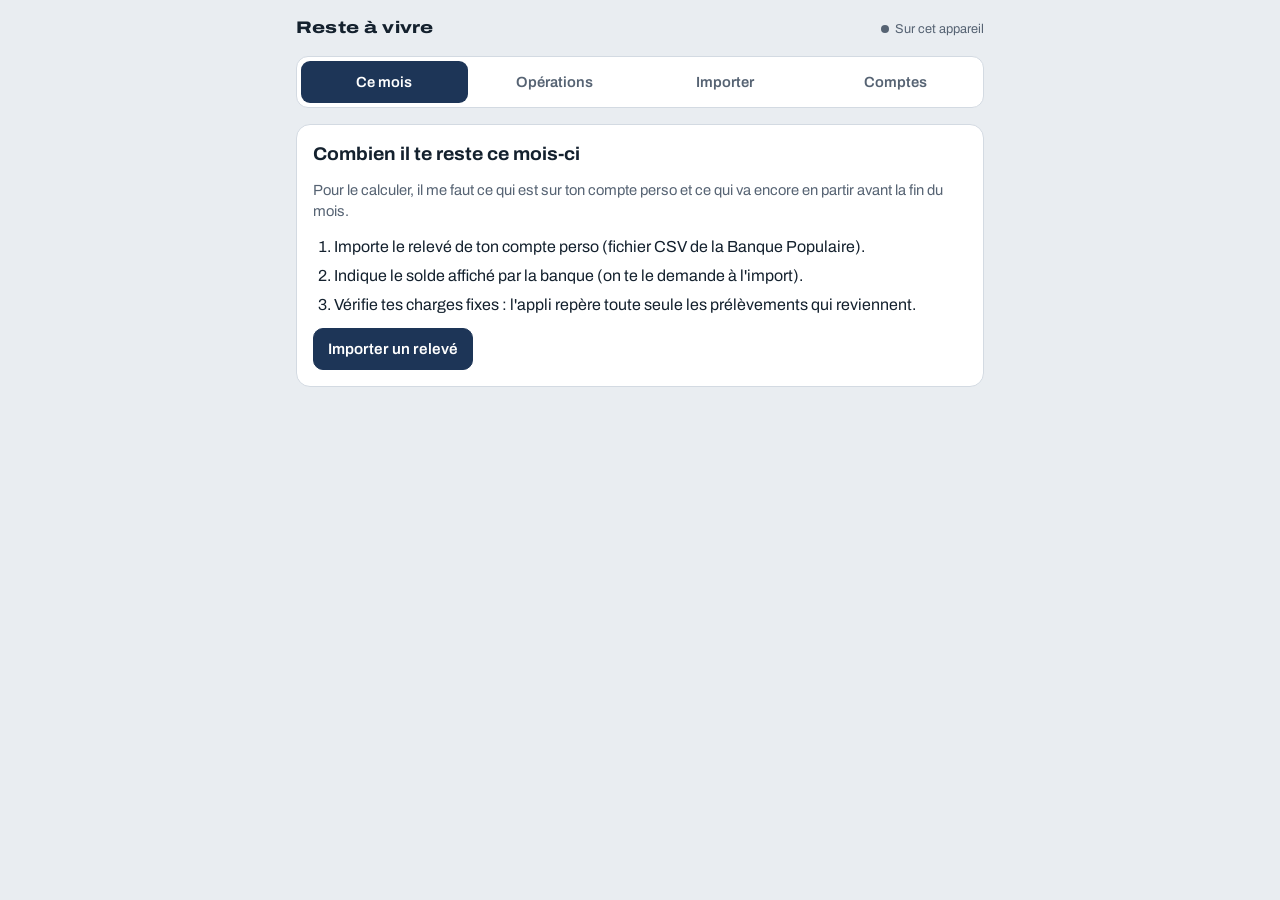
==== budget/index.html @ 0e9dc36e "Reste à vivre : appli budget perso dans budget/ (reste à dépenser du mois, import des relevés Banque" ====
<!doctype html>
<html lang="fr">
<head>
<meta charset="utf-8">
<meta name="viewport" content="width=device-width,initial-scale=1,viewport-fit=cover">
<title>Reste à vivre</title>
<meta name="description" content="Ce qu'il te reste à dépenser ce mois-ci, à partir de tes relevés Banque Populaire.">
<meta name="theme-color" content="#1d3557">
<link rel="manifest" href="manifest.webmanifest">
<link rel="icon" href="icons/icon.svg" type="image/svg+xml">
<link rel="apple-touch-icon" href="icons/apple-touch-icon.png">
<meta name="apple-mobile-web-app-capable" content="yes">
<meta name="mobile-web-app-capable" content="yes">
<meta name="apple-mobile-web-app-title" content="Reste à vivre">
<link rel="preconnect" href="https://fonts.googleapis.com">
<link rel="stylesheet" href="https://fonts.googleapis.com/css2?family=Archivo:wdth,wght@62..125,400..800&display=swap">
<link rel="stylesheet" href="style.css">
<script type="module" src="app.js"></script>
</head>
<body>
<div class="wrap">
  <header class="top">
    <h1 class="brand">Reste à vivre</h1>
    <button type="button" class="sync" id="syncChip" data-s="local"><span class="dot"></span><span id="syncText">Sur cet appareil</span></button>
  </header>

  <nav class="tabs" aria-label="Sections">
    <button type="button" data-tab="mois" aria-current="page">Ce mois</button>
    <button type="button" data-tab="ops">Opérations</button>
    <button type="button" data-tab="import">Importer</button>
    <button type="button" data-tab="comptes">Comptes</button>
  </nav>

  <div id="updateBar" class="note" hidden>Nouvelle version prête. <button class="linkbtn" id="btnReload" type="button">Recharger</button></div>

  <!-- CE MOIS -->
  <main id="tab-mois" class="tab"></main>

  <!-- OPÉRATIONS -->
  <section id="tab-ops" class="tab" hidden>
    <div class="row between">
      <div class="monthnav">
        <button class="btn icon" id="mPrev" type="button" aria-label="Mois précédent">‹</button>
        <h2 id="mLabel"></h2>
        <button class="btn icon" id="mNext" type="button" aria-label="Mois suivant">›</button>
      </div>
      <button class="btn primary" id="btnAddTx" type="button">Ajouter une dépense</button>
    </div>
    <div class="filters">
      <select id="fAcc" aria-label="Compte"></select>
      <select id="fCat" aria-label="Catégorie"></select>
      <input type="search" id="fSearch" placeholder="Chercher un libellé" aria-label="Chercher">
    </div>
    <p class="totals" id="opsTotals"></p>
    <div id="opsList" class="ops"></div>
  </section>

  <!-- IMPORT -->
  <section id="tab-import" class="tab" hidden>
    <div class="card stack">
      <h2>Importer un relevé</h2>
      <p class="muted">Sur le site ou l'appli Banque Populaire, ouvre le compte puis exporte les opérations en <b>CSV</b> (ou OFX). Tu peux réimporter une période déjà importée : les opérations en double sont ignorées, et celles que tu avais ajoutées à la main sont remplacées par celles de la banque.</p>
      <div class="grid2">
        <div class="field"><label for="iAcc">Compte</label><select id="iAcc"></select></div>
        <div class="field"><label for="iFile">Fichier</label><input type="file" id="iFile" accept=".csv,.ofx,.txt,text/csv"></div>
      </div>
      <p class="status err" id="iErr" hidden></p>
    </div>
    <div class="card stack" id="iPreview" hidden></div>
    <div id="iSuggest"></div>
  </section>

  <!-- COMPTES -->
  <section id="tab-comptes" class="tab" hidden>
    <div class="card stack">
      <div class="row between"><h2>Mes comptes</h2><button class="btn" id="btnAddAcc" type="button">Ajouter un compte</button></div>
      <p class="muted">Le solde des comptes courants se met à jour avec les imports. Pour les livrets, l'assurance vie et le prêt, mets le solde à jour de temps en temps.</p>
      <div id="accList" class="acclist"></div>
    </div>
    <div class="card stack">
      <div class="row between"><h2>Charges fixes</h2><button class="btn" id="btnAddCharge" type="button">Ajouter</button></div>
      <p class="muted">Ce qui part tous les mois (prêt, part du compte joint, téléphone…). Tant qu'une charge n'est pas passée sur le compte, elle est retirée de ce qu'il te reste.</p>
      <div id="chargeSuggest"></div>
      <div id="chargeList" class="stack tight"></div>
    </div>
    <div class="card stack">
      <h2>Réglages</h2>
      <div class="grid2">
        <div class="field"><label for="sCushion">Coussin à garder sur le compte (€)</label><input id="sCushion" type="text" inputmode="decimal"></div>
        <div class="field"><label for="sBig">Me signaler une dépense à partir de (€)</label><input id="sBig" type="text" inputmode="decimal"></div>
      </div>
      <div class="block stack">
        <h3>Synchronisation Dropbox</h3>
        <p class="muted" id="dbxText"></p>
        <div class="row" id="dbxConnect" hidden>
          <button class="btn" id="btnDbxOpen" type="button">1. Ouvrir Dropbox</button>
          <input id="dbxCode" type="text" placeholder="2. Colle le code ici" aria-label="Code Dropbox" class="grow">
          <button class="btn primary" id="btnDbxOk" type="button">Valider</button>
        </div>
        <p class="status small" id="dbxErr"></p>
      </div>
      <div class="block row">
        <button class="btn" id="btnBackup" type="button">Télécharger une sauvegarde</button>
        <a class="btn ghost" href="../">Ouvrir Frais de régie</a>
      </div>
    </div>
  </section>
</div>

<dialog id="dlg"><form method="dialog" id="dlgForm" class="stack"></form></dialog>
</body>
</html>
---- budget/style.css ----
:root{
  --bg:#e9edf1; --surface:#ffffff; --ink:#14212e; --muted:#566373; --line:#d3dae2;
  --accent:#1d3557; --accent-fg:#ffffff; --accent-soft:#dde6f2;
  --go:#24884f; --mid:#c98c00; --hot:#c8412a; --off:#d0d7df;
  --f:"Archivo",system-ui,-apple-system,sans-serif;
  color-scheme:light;
}
@media (prefers-color-scheme:dark){:root{
  --bg:#0d1319; --surface:#151d26; --ink:#e3e9ef; --muted:#93a1b0; --line:#26323e;
  --accent:#9cbcf0; --accent-fg:#0d1726; --accent-soft:#1b2a3d;
  --go:#4cc97f; --mid:#f0b93a; --hot:#ff7a5c; --off:#24303c; color-scheme:dark}}
*{box-sizing:border-box}
[hidden]{display:none!important}
html{-webkit-text-size-adjust:100%}
body{margin:0;background:var(--bg);color:var(--ink);font-family:var(--f);font-size:16px;line-height:1.45;font-variant-numeric:tabular-nums}
.wrap{max-width:720px;margin:0 auto;display:flex;flex-direction:column;gap:16px;
  padding-top:calc(16px + env(safe-area-inset-top,0px));padding-bottom:calc(96px + env(safe-area-inset-bottom,0px));
  padding-left:max(16px,env(safe-area-inset-left,0px));padding-right:max(16px,env(safe-area-inset-right,0px))}
h1,h2,h3{margin:0;font-weight:700;text-wrap:balance}
h2{font-size:1.15rem;font-stretch:105%}
h3{font-size:1rem}
.muted{color:var(--muted);margin:0;font-size:.92rem}
.top{display:flex;align-items:baseline;justify-content:space-between;gap:12px;flex-wrap:wrap}
.brand{font-size:1.05rem;font-stretch:125%;font-weight:800;letter-spacing:.01em}

/* navigation : en haut sur ordi, en bas sur téléphone */
.tabs{display:flex;gap:4px;background:var(--surface);border:1px solid var(--line);border-radius:12px;padding:4px}
.tabs button{flex:1;font:inherit;font-weight:600;font-size:.92rem;border:0;background:none;color:var(--muted);padding:9px 6px;border-radius:9px;cursor:pointer;min-height:42px}
.tabs button[aria-current="page"]{background:var(--accent);color:var(--accent-fg)}
@media (max-width:620px){
  .tabs{position:fixed;left:0;right:0;bottom:0;z-index:30;border-radius:0;border-width:1px 0 0;
    padding:6px max(8px,env(safe-area-inset-left,0px)) calc(6px + env(safe-area-inset-bottom,0px))}
}

.tab{display:flex;flex-direction:column;gap:16px}
.card{background:var(--surface);border:1px solid var(--line);border-radius:14px;padding:16px}
.stack{display:flex;flex-direction:column;gap:12px}
.stack.tight{gap:6px}
.row{display:flex;flex-wrap:wrap;gap:8px;align-items:center}
.row.between{justify-content:space-between}
.grow{flex:1;min-width:140px}
.grid2{display:grid;grid-template-columns:1fr 1fr;gap:12px}
@media (max-width:520px){.grid2{grid-template-columns:1fr}}
.block{border-top:1px solid var(--line);padding-top:14px}
.btn{font:inherit;font-weight:600;font-size:.95rem;border-radius:10px;border:1px solid var(--line);background:var(--surface);color:var(--ink);padding:9px 14px;min-height:42px;cursor:pointer;display:inline-flex;align-items:center;justify-content:center;text-decoration:none}
.btn:hover{border-color:var(--accent)}
.btn.primary{background:var(--accent);border-color:var(--accent);color:var(--accent-fg)}
.btn.ghost{background:transparent}
.btn.danger{color:var(--hot)}
.btn.icon{width:42px;padding:0;font-size:1.3rem}
.btn:disabled{opacity:.5;cursor:default}
.linkbtn{font:inherit;background:none;border:0;padding:2px 0;color:var(--accent);text-decoration:underline;cursor:pointer}
:is(.btn,.linkbtn,.tabs button,.sync,.op,select,input):focus-visible{outline:2px solid var(--accent);outline-offset:2px}
.field{display:flex;flex-direction:column;gap:4px;min-width:0}
.field label{font-size:.84rem;color:var(--muted);font-weight:500}
input,select{font:inherit;font-size:16px;color:var(--ink);background:var(--bg);border:1px solid var(--line);border-radius:9px;padding:8px 10px;min-height:42px;width:100%}
input[type=checkbox],input[type=radio]{width:auto;min-height:0;accent-color:var(--accent)}
.check{display:flex;gap:8px;align-items:center;font-size:.92rem}
.status{margin:0;font-size:.9rem;color:var(--muted)}
.status.small{font-size:.8rem}
.status.err{color:var(--hot)}
.note{background:var(--accent-soft);color:var(--accent);border-radius:10px;padding:10px 12px;font-size:.92rem}
.money{white-space:nowrap}
.pos{color:var(--go)}

.sync{display:inline-flex;align-items:center;gap:6px;font:inherit;font-size:.8rem;color:var(--muted);background:none;border:0;padding:2px 0;cursor:pointer}
.sync .dot{width:8px;height:8px;border-radius:50%;background:var(--muted)}
.sync[data-s="ok"] .dot{background:var(--go)}
.sync[data-s="sync"] .dot{background:var(--accent);animation:pulse 1s infinite alternate}
.sync[data-s="offline"] .dot,.sync[data-s="full"] .dot{background:var(--mid)}
@keyframes pulse{to{opacity:.3}}

/* ---------- le chiffre ---------- */
.hero{display:flex;flex-direction:column;gap:14px;padding:22px 18px 18px}
.hero .lead{margin:0;font-size:1rem;color:var(--muted)}
.hero .big{margin:0;font-size:clamp(3.4rem,17vw,6rem);line-height:.95;font-weight:800;font-stretch:115%;letter-spacing:-.02em}
.hero .big.neg{color:var(--hot)}
.hero .perday{margin:0;font-size:1.05rem}
.meter{display:flex;gap:3px;height:26px}
.meter i{flex:1;border-radius:2px;background:var(--off)}
.meter i.go{background:var(--go)}
.meter i.mid{background:var(--mid)}
.meter i.cush{background:var(--muted);opacity:.55}
.meter i.hot{background:var(--hot)}
@media (prefers-reduced-motion:no-preference){
  .meter.on i{animation:lit .5s both;animation-delay:calc(var(--n) * 18ms)}
  @keyframes lit{from{opacity:.15}}
}
.legend{display:flex;flex-wrap:wrap;gap:6px 16px;font-size:.88rem;color:var(--muted)}
.legend span::before{content:"";display:inline-block;width:10px;height:10px;border-radius:2px;margin-right:6px;vertical-align:-1px;background:var(--c)}
.calc{display:grid;grid-template-columns:1fr auto;gap:4px 12px;font-size:.95rem;margin:0}
.calc dt{color:var(--muted)}
.calc dd{margin:0;text-align:right}
.calc .tot{border-top:1px solid var(--line);padding-top:6px;font-weight:700}
.calc .tot + dd{border-top:1px solid var(--line);padding-top:6px;font-weight:700}

.lines{display:flex;flex-direction:column}
.line{display:grid;grid-template-columns:1fr auto;gap:2px 12px;padding:9px 0;border-top:1px solid var(--line);align-items:baseline}
.line:first-child{border-top:0}
.line .sub{grid-column:1/-1;font-size:.84rem;color:var(--muted)}
.line.warn .money{color:var(--hot);font-weight:700}
.bar{grid-column:1/-1;height:6px;border-radius:3px;background:var(--off);position:relative;overflow:visible}
.bar b{position:absolute;inset:0 auto 0 0;border-radius:3px;background:var(--accent)}
.line.warn .bar b{background:var(--hot)}
.bar s{position:absolute;top:-3px;bottom:-3px;width:2px;background:var(--ink);opacity:.55}

.months{display:grid;grid-template-columns:repeat(6,1fr);gap:8px;align-items:end;height:130px}
.mcol{display:flex;flex-direction:column;justify-content:flex-end;align-items:stretch;height:100%;gap:4px;font-size:.75rem;color:var(--muted);text-align:center}
.mcol .stackbar{display:flex;flex-direction:column-reverse;border-radius:4px;overflow:hidden;min-height:2px;background:var(--off)}
.mcol .stackbar span{display:block}
.mcol .v{font-size:.75rem;color:var(--ink)}

/* ---------- opérations ---------- */
.monthnav{display:flex;align-items:center;gap:8px}
.monthnav h2{min-width:150px;text-align:center;text-transform:capitalize}
.filters{display:grid;grid-template-columns:1fr 1fr 1.4fr;gap:8px}
@media (max-width:620px){.filters{grid-template-columns:1fr 1fr}.filters input{grid-column:1/-1}}
.totals{margin:0;font-size:.9rem;color:var(--muted)}
.ops{display:flex;flex-direction:column;gap:14px}
.day h3{font-size:.85rem;color:var(--muted);font-weight:600;margin:0 0 4px}
.day h3::first-letter{text-transform:uppercase}
.day .card{padding:0 14px}
.op{display:grid;grid-template-columns:1fr auto;gap:0 12px;width:100%;text-align:left;font:inherit;color:inherit;background:none;border:0;border-top:1px solid var(--line);padding:10px 0;cursor:pointer}
.op:first-child{border-top:0}
.op .lab{font-weight:600;min-width:0;overflow:hidden;text-overflow:ellipsis;white-space:nowrap}
.op .cat{font-size:.82rem;color:var(--muted)}
.op .money{text-align:right;font-weight:600}
.op.ignored .money{color:var(--muted);font-weight:400}
.tag{font-size:.72rem;font-weight:600;border-radius:999px;padding:1px 7px;background:var(--accent-soft);color:var(--accent);margin-left:6px;vertical-align:1px}

/* ---------- comptes ---------- */
.acclist{display:flex;flex-direction:column}
.acc{display:grid;grid-template-columns:1fr auto;gap:2px 12px;padding:10px 0;border-top:1px solid var(--line);cursor:pointer;background:none;border-left:0;border-right:0;border-bottom:0;text-align:left;font:inherit;color:inherit;width:100%}
.acc:first-child{border-top:0}
.acc .n{font-weight:600}
.acc .k{font-size:.82rem;color:var(--muted)}
.acc .money{font-weight:700;text-align:right}
.sug{border:1px dashed var(--accent);border-radius:12px;padding:12px;display:flex;flex-direction:column;gap:8px;background:var(--accent-soft)}
.sug .line{border-color:color-mix(in srgb,var(--accent) 25%,transparent)}
.sug .acts{display:flex;gap:6px;grid-column:1/-1}
.sug .btn{min-height:34px;padding:4px 10px;font-size:.85rem}

table.prev{width:100%;border-collapse:collapse;font-size:.88rem}
table.prev td{padding:5px 4px;border-top:1px solid var(--line);vertical-align:top}
table.prev td:last-child{text-align:right;white-space:nowrap}

dialog{border:1px solid var(--line);border-radius:16px;background:var(--surface);color:var(--ink);padding:18px;width:min(520px,calc(100vw - 24px));max-height:calc(100dvh - 24px)}
dialog::backdrop{background:rgba(5,12,20,.45)}
.empty{color:var(--muted);text-align:center;padding:24px 12px;border:1px dashed var(--line);border-radius:12px}
.steps{margin:0;padding-left:1.3em;display:flex;flex-direction:column;gap:6px}
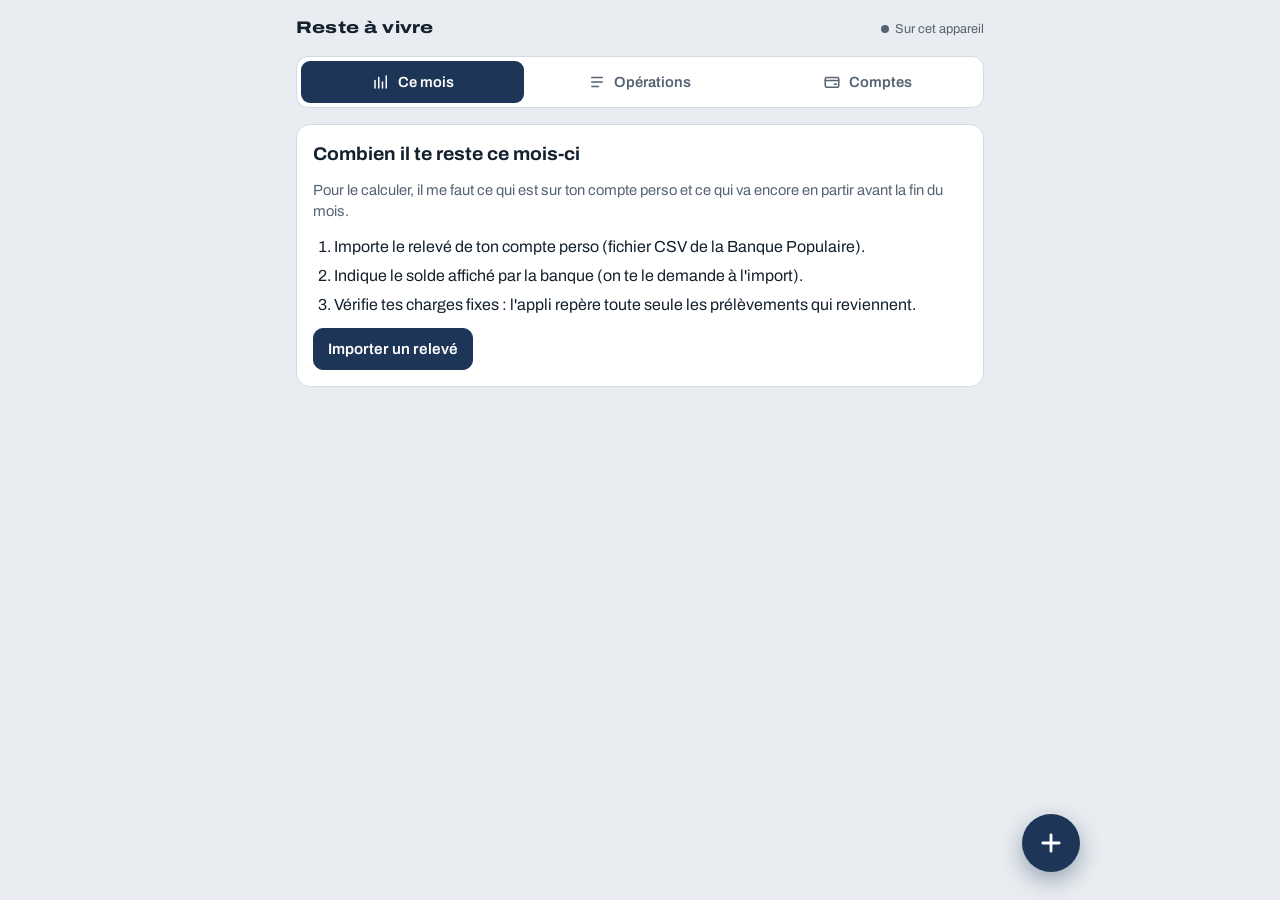
==== commit 48355ab2: "Reste à vivre : interface revue (noms lisibles, pastilles de catégorie, 3 onglets et bouton +, fiche" ====
--- a/budget/index.html
+++ b/budget/index.html
@@ -25,11 +25,12 @@
   </header>
 
   <nav class="tabs" aria-label="Sections">
-    <button type="button" data-tab="mois" aria-current="page">Ce mois</button>
-    <button type="button" data-tab="ops">Opérations</button>
-    <button type="button" data-tab="import">Importer</button>
-    <button type="button" data-tab="comptes">Comptes</button>
+    <button type="button" data-tab="mois" aria-current="page"><svg viewBox="0 0 24 24" aria-hidden="true"><path d="M4 20V10M9 20V6M14 20v-8M19 20V4"/></svg>Ce mois</button>
+    <button type="button" data-tab="ops"><svg viewBox="0 0 24 24" aria-hidden="true"><path d="M5 6h14M5 12h14M5 18h9"/></svg>Opérations</button>
+    <button type="button" data-tab="comptes"><svg viewBox="0 0 24 24" aria-hidden="true"><rect x="3" y="6" width="18" height="13" rx="2"/><path d="M3 10h18M15 15h3"/></svg>Comptes</button>
   </nav>
+
+  <button type="button" class="fab" id="fab" aria-label="Ajouter une dépense ou importer un relevé"><svg viewBox="0 0 24 24" aria-hidden="true"><path d="M12 5v14M5 12h14"/></svg></button>
 
   <div id="updateBar" class="note" hidden>Nouvelle version prête. <button class="linkbtn" id="btnReload" type="button">Recharger</button></div>
 
@@ -44,7 +45,6 @@
         <h2 id="mLabel"></h2>
         <button class="btn icon" id="mNext" type="button" aria-label="Mois suivant">›</button>
       </div>
-      <button class="btn primary" id="btnAddTx" type="button">Ajouter une dépense</button>
     </div>
     <div class="filters">
       <select id="fAcc" aria-label="Compte"></select>
@@ -57,9 +57,10 @@
 
   <!-- IMPORT -->
   <section id="tab-import" class="tab" hidden>
+    <div class="row"><button class="btn ghost" type="button" data-go="ops">‹ Retour</button></div>
     <div class="card stack">
       <h2>Importer un relevé</h2>
-      <p class="muted">Sur le site ou l'appli Banque Populaire, ouvre le compte puis exporte les opérations en <b>CSV</b> (ou OFX). Tu peux réimporter une période déjà importée : les opérations en double sont ignorées, et celles que tu avais ajoutées à la main sont remplacées par celles de la banque.</p>
+      <p class="muted">Sur le site ou l'appli Banque Populaire, ouvre le compte ou le livret puis exporte les opérations en <b>CSV</b> (ou OFX). Tu peux réimporter une période déjà importée : les opérations en double sont ignorées, et celles que tu avais ajoutées à la main sont remplacées par celles de la banque.</p>
       <div class="grid2">
         <div class="field"><label for="iAcc">Compte</label><select id="iAcc"></select></div>
         <div class="field"><label for="iFile">Fichier</label><input type="file" id="iFile" accept=".csv,.ofx,.txt,text/csv"></div>
@@ -74,17 +75,17 @@
   <section id="tab-comptes" class="tab" hidden>
     <div class="card stack">
       <div class="row between"><h2>Mes comptes</h2><button class="btn" id="btnAddAcc" type="button">Ajouter un compte</button></div>
-      <p class="muted">Le solde des comptes courants se met à jour avec les imports. Pour les livrets, l'assurance vie et le prêt, mets le solde à jour de temps en temps.</p>
+      <p class="muted">Le solde des comptes et des livrets se met à jour avec les imports. Pour le prêt, mets le capital restant à jour de temps en temps.</p>
       <div id="accList" class="acclist"></div>
     </div>
     <div class="card stack">
       <div class="row between"><h2>Charges fixes</h2><button class="btn" id="btnAddCharge" type="button">Ajouter</button></div>
       <p class="muted">Ce qui part tous les mois (prêt, part du compte joint, téléphone…). Tant qu'une charge n'est pas passée sur le compte, elle est retirée de ce qu'il te reste.</p>
+      <div id="chargeList" class="stack tight"></div>
       <div id="chargeSuggest"></div>
-      <div id="chargeList" class="stack tight"></div>
     </div>
-    <div class="card stack">
-      <h2>Réglages</h2>
+    <details class="card stack fold">
+      <summary><h2>Réglages et synchronisation</h2></summary>
       <div class="grid2">
         <div class="field"><label for="sCushion">Coussin à garder sur le compte (€)</label><input id="sCushion" type="text" inputmode="decimal"></div>
         <div class="field"><label for="sBig">Me signaler une dépense à partir de (€)</label><input id="sBig" type="text" inputmode="decimal"></div>
@@ -103,7 +104,7 @@
         <button class="btn" id="btnBackup" type="button">Télécharger une sauvegarde</button>
         <a class="btn ghost" href="../">Ouvrir Frais de régie</a>
       </div>
-    </div>
+    </details>
   </section>
 </div>
 
--- a/budget/style.css
+++ b/budget/style.css
@@ -14,7 +14,7 @@
 html{-webkit-text-size-adjust:100%}
 body{margin:0;background:var(--bg);color:var(--ink);font-family:var(--f);font-size:16px;line-height:1.45;font-variant-numeric:tabular-nums}
 .wrap{max-width:720px;margin:0 auto;display:flex;flex-direction:column;gap:16px;
-  padding-top:calc(16px + env(safe-area-inset-top,0px));padding-bottom:calc(96px + env(safe-area-inset-bottom,0px));
+  padding-top:calc(16px + env(safe-area-inset-top,0px));padding-bottom:calc(150px + env(safe-area-inset-bottom,0px));
   padding-left:max(16px,env(safe-area-inset-left,0px));padding-right:max(16px,env(safe-area-inset-right,0px))}
 h1,h2,h3{margin:0;font-weight:700;text-wrap:balance}
 h2{font-size:1.15rem;font-stretch:105%}
@@ -62,6 +62,7 @@
 .note{background:var(--accent-soft);color:var(--accent);border-radius:10px;padding:10px 12px;font-size:.92rem}
 .money{white-space:nowrap}
 .pos{color:var(--go)}
+.money.due{color:var(--mid);font-weight:700}
 
 .sync{display:inline-flex;align-items:center;gap:6px;font:inherit;font-size:.8rem;color:var(--muted);background:none;border:0;padding:2px 0;cursor:pointer}
 .sync .dot{width:8px;height:8px;border-radius:50%;background:var(--muted)}
@@ -97,6 +98,10 @@
 .lines{display:flex;flex-direction:column}
 .line{display:grid;grid-template-columns:1fr auto;gap:2px 12px;padding:9px 0;border-top:1px solid var(--line);align-items:baseline}
 .line:first-child{border-top:0}
+button.line{width:100%;font:inherit;color:inherit;text-align:left;background:none;border-width:1px 0 0;border-style:solid;border-color:var(--line);cursor:pointer;margin:0}
+button.line:first-child{border-top:0}
+@media (hover:hover){button.line:hover span:first-child{text-decoration:underline}}
+button.line:focus-visible{outline:2px solid var(--accent);outline-offset:2px}
 .line .sub{grid-column:1/-1;font-size:.84rem;color:var(--muted)}
 .line.warn .money{color:var(--hot);font-weight:700}
 .bar{grid-column:1/-1;height:6px;border-radius:3px;background:var(--off);position:relative;overflow:visible}
@@ -148,3 +153,78 @@
 dialog::backdrop{background:rgba(5,12,20,.45)}
 .empty{color:var(--muted);text-align:center;padding:24px 12px;border:1px dashed var(--line);border-radius:12px}
 .steps{margin:0;padding-left:1.3em;display:flex;flex-direction:column;gap:6px}
+
+/* ---------- v2 : pastilles, onglets avec icônes, bouton +, fiche en bas d'écran ---------- */
+.tabs button{display:flex;flex-direction:column;align-items:center;justify-content:center;gap:2px}
+.tabs svg{width:22px;height:22px;fill:none;stroke:currentColor;stroke-width:2;stroke-linecap:round;stroke-linejoin:round}
+@media (min-width:621px){.tabs button{flex-direction:row;gap:8px}.tabs svg{width:18px;height:18px}}
+
+.fab{position:fixed;z-index:31;right:max(16px,env(safe-area-inset-right,0px));bottom:calc(84px + env(safe-area-inset-bottom,0px));
+  width:58px;height:58px;border-radius:50%;border:0;background:var(--accent);color:var(--accent-fg);cursor:pointer;
+  display:grid;place-items:center;box-shadow:0 8px 22px color-mix(in srgb,var(--accent) 40%,transparent)}
+.fab svg{width:28px;height:28px;fill:none;stroke:currentColor;stroke-width:2.4;stroke-linecap:round}
+.fab:focus-visible{outline:3px solid var(--ink);outline-offset:3px}
+@media (min-width:621px){.fab{bottom:28px;right:max(28px,calc((100vw - 720px)/2 - 80px))}}
+
+.ico{--h:210;flex:none;display:inline-grid;place-items:center;width:38px;height:38px;border-radius:12px;font-size:1.15rem;line-height:1;
+  background:hsl(var(--h) 70% 92%)}
+@media (prefers-color-scheme:dark){.ico{background:hsl(var(--h) 35% 22%)}}
+
+/* lignes avec pastille */
+.line.withico{grid-template-columns:auto 1fr auto;column-gap:12px;align-items:center}
+.line.withico .ico{grid-row:span 2;align-self:start}
+.line.withico .bar,.line.withico .sub{grid-column:2/-1}
+.more{align-self:flex-start;min-height:36px;padding:4px 10px;color:var(--accent)}
+
+.op{grid-template-columns:auto 1fr auto;column-gap:12px;align-items:center}
+.op .ico{grid-row:span 2}
+.op .cat{grid-column:2/-1}
+.op.ignored .ico{filter:grayscale(1);opacity:.6}
+
+/* « comment c'est calculé », réglages repliés */
+details.how summary,details.sug summary,details.fold>summary{cursor:pointer;color:var(--accent);font-weight:600;font-size:.92rem;list-style:none}
+details.how summary::-webkit-details-marker,details.sug summary::-webkit-details-marker,details.fold>summary::-webkit-details-marker{display:none}
+details.how summary::after,details.sug summary::after,details.fold>summary::after{content:" ▾";font-size:.8em}
+details[open].how summary::after,details[open].sug summary::after,details[open].fold>summary::after{content:" ▴"}
+details.how[open] summary{margin-bottom:8px}
+details.fold>summary{display:flex;align-items:center;justify-content:space-between;color:var(--ink)}
+details.fold>summary h2{display:inline}
+details.fold[open]>summary{margin-bottom:12px}
+details.sug{gap:8px}
+details.sug:not([open]){background:transparent;border-style:dashed;padding:12px}
+details.sug[open]>summary{margin-bottom:6px}
+.runway{margin:0;font-size:1.5rem;font-stretch:110%}
+.runway b{font-weight:800}
+
+/* fiche : panneau qui monte du bas sur téléphone */
+@media (max-width:620px){
+  dialog{width:100%;max-width:none;margin:auto 0 0;border-radius:20px 20px 0 0;border-width:1px 0 0;
+    max-height:92dvh;padding:18px 16px calc(18px + env(safe-area-inset-bottom,0px))}
+  @media (prefers-reduced-motion:no-preference){dialog[open]{animation:up .22s ease-out}@keyframes up{from{transform:translateY(40px);opacity:.4}}}
+}
+.sheet-head{display:flex;gap:12px;align-items:flex-start}
+.sheet-head .ico{width:46px;height:46px;font-size:1.4rem}
+.sheet-head h2{font-size:1.2rem}
+.sheet-amt{margin:2px 0 0;font-size:1.6rem;font-weight:800;font-stretch:110%}
+.sheet-amt.pos{color:var(--go)}
+.seg{display:flex;background:var(--bg);border:1px solid var(--line);border-radius:10px;padding:3px}
+.seg label{flex:1}
+.seg input{position:absolute;opacity:0}
+.seg span{display:block;text-align:center;padding:8px;border-radius:8px;font-weight:600;cursor:pointer}
+.seg input:checked+span{background:var(--surface);box-shadow:0 1px 3px rgba(0,0,0,.15)}
+.seg input:focus-visible+span{outline:2px solid var(--accent)}
+fieldset.chips{border:0;margin:0;padding:0;min-width:0}
+fieldset.chips legend{font-size:.84rem;color:var(--muted);font-weight:500;padding:0;margin-bottom:4px}
+.chips-g{margin:8px 0 6px;font-size:.78rem;color:var(--muted)}
+.chips-row{display:flex;flex-wrap:wrap;gap:6px}
+.chip input{position:absolute;opacity:0;pointer-events:none}
+.chip span{display:inline-block;padding:7px 11px;border-radius:999px;border:1px solid var(--line);background:var(--surface);font-size:.9rem;cursor:pointer;white-space:nowrap}
+.chip input:checked+span{background:hsl(var(--h) 70% 90%);border-color:hsl(var(--h) 45% 55%);color:var(--ink);font-weight:600}
+@media (prefers-color-scheme:dark){.chip input:checked+span{background:hsl(var(--h) 35% 26%);border-color:hsl(var(--h) 40% 50%)}}
+.chip input:focus-visible+span{outline:2px solid var(--accent);outline-offset:2px}
+.bigchoice{display:flex;gap:12px;align-items:center;width:100%;text-align:left;font:inherit;color:inherit;background:var(--bg);border:1px solid var(--line);border-radius:14px;padding:14px;cursor:pointer}
+.bigchoice>span:last-child{display:flex;flex-direction:column;gap:2px}
+.bigchoice:hover{border-color:var(--accent)}
+.bigchoice:focus-visible{outline:2px solid var(--accent);outline-offset:2px}
+.dlgbar{position:sticky;bottom:-18px;margin:0 -16px -18px;padding:12px 16px calc(12px + env(safe-area-inset-bottom,0px));background:var(--surface);border-top:1px solid var(--line);z-index:1}
+@media (min-width:621px){.dlgbar{margin:0 -18px -18px;padding:12px 18px}}
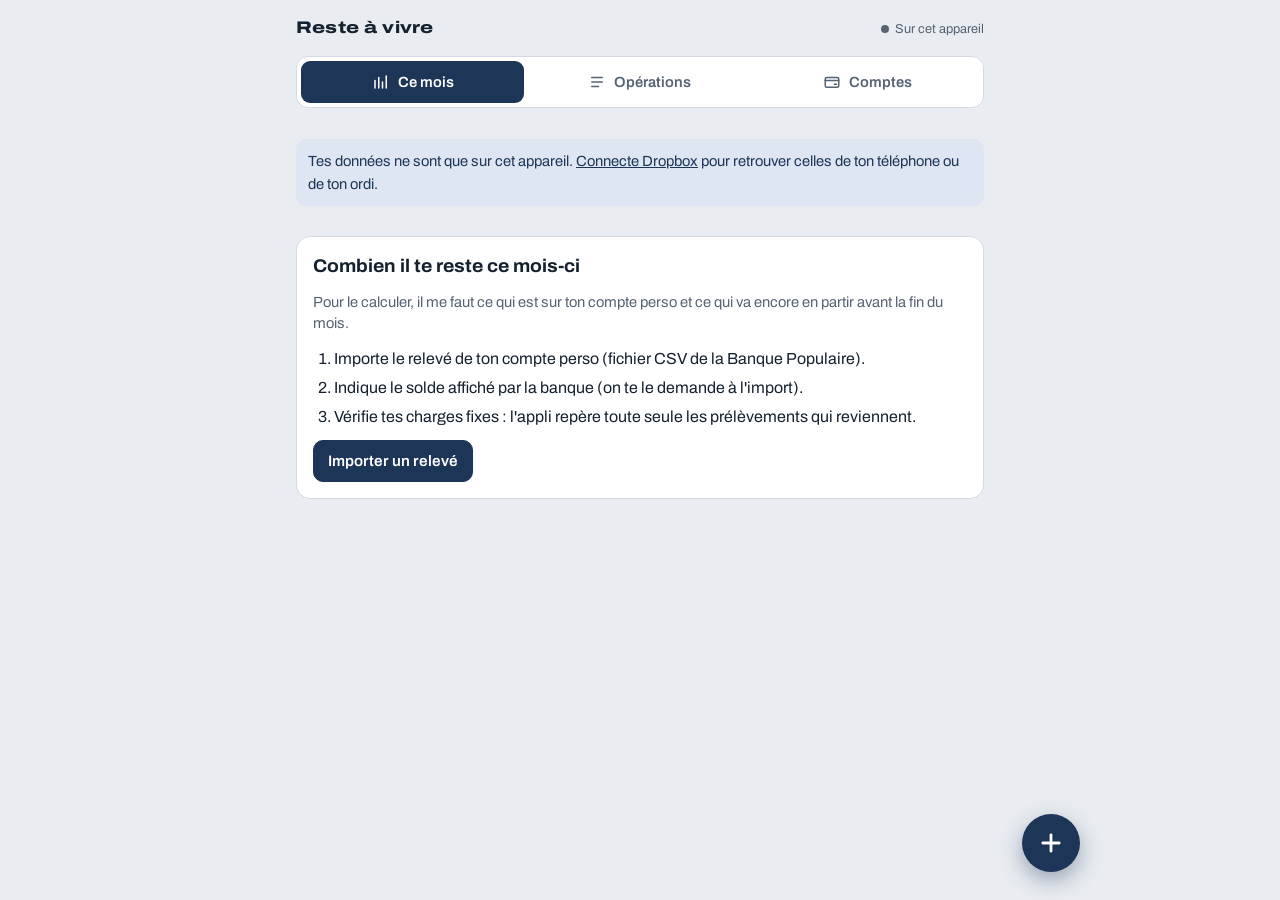
==== commit 92783219: "Reste à vivre : les comptes par défaut ne remplacent plus ceux de Dropbox sur un nouvel appareil, bo" ====
--- a/budget/index.html
+++ b/budget/index.html
@@ -84,7 +84,7 @@
       <div id="chargeList" class="stack tight"></div>
       <div id="chargeSuggest"></div>
     </div>
-    <details class="card stack fold">
+    <details class="card stack fold" id="settingsFold">
       <summary><h2>Réglages et synchronisation</h2></summary>
       <div class="grid2">
         <div class="field"><label for="sCushion">Coussin à garder sur le compte (€)</label><input id="sCushion" type="text" inputmode="decimal"></div>
@@ -102,6 +102,8 @@
       </div>
       <div class="block row">
         <button class="btn" id="btnBackup" type="button">Télécharger une sauvegarde</button>
+        <button class="btn" id="btnRestore" type="button">Restaurer une sauvegarde</button>
+        <input type="file" id="restoreFile" accept=".json,application/json" hidden>
         <a class="btn ghost" href="../">Ouvrir Frais de régie</a>
       </div>
     </details>
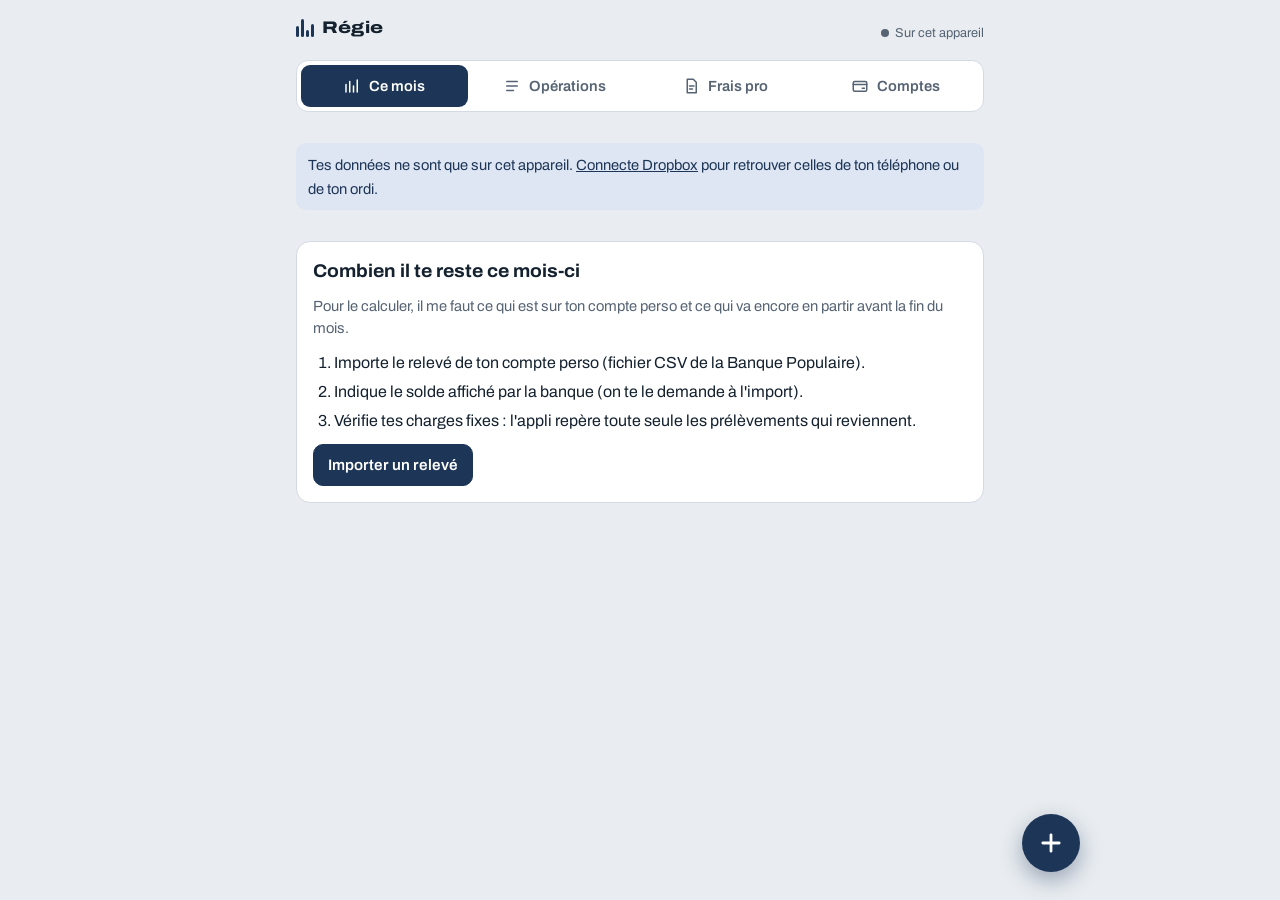
==== commit b46dba81: "Régie : une seule appli avec Frais pro, liens opération-ticket et remboursements - Reste à vivre dev" ====
--- a/budget/index.html
+++ b/budget/index.html
@@ -3,15 +3,15 @@
 <head>
 <meta charset="utf-8">
 <meta name="viewport" content="width=device-width,initial-scale=1,viewport-fit=cover">
-<title>Reste à vivre</title>
-<meta name="description" content="Ce qu'il te reste à dépenser ce mois-ci, à partir de tes relevés Banque Populaire.">
+<title>Régie</title>
+<meta name="description" content="Ton budget d'intermittent : ce qu'il te reste ce mois-ci, tes opérations et tes frais pro à te faire rembourser.">
 <meta name="theme-color" content="#1d3557">
 <link rel="manifest" href="manifest.webmanifest">
 <link rel="icon" href="icons/icon.svg" type="image/svg+xml">
 <link rel="apple-touch-icon" href="icons/apple-touch-icon.png">
 <meta name="apple-mobile-web-app-capable" content="yes">
 <meta name="mobile-web-app-capable" content="yes">
-<meta name="apple-mobile-web-app-title" content="Reste à vivre">
+<meta name="apple-mobile-web-app-title" content="Régie">
 <link rel="preconnect" href="https://fonts.googleapis.com">
 <link rel="stylesheet" href="https://fonts.googleapis.com/css2?family=Archivo:wdth,wght@62..125,400..800&display=swap">
 <link rel="stylesheet" href="style.css">
@@ -20,13 +20,14 @@
 <body>
 <div class="wrap">
   <header class="top">
-    <h1 class="brand">Reste à vivre</h1>
+    <h1 class="brand"><span class="fader" aria-hidden="true"><i></i><i></i><i></i><i></i></span>Régie</h1>
     <button type="button" class="sync" id="syncChip" data-s="local"><span class="dot"></span><span id="syncText">Sur cet appareil</span></button>
   </header>
 
   <nav class="tabs" aria-label="Sections">
     <button type="button" data-tab="mois" aria-current="page"><svg viewBox="0 0 24 24" aria-hidden="true"><path d="M4 20V10M9 20V6M14 20v-8M19 20V4"/></svg>Ce mois</button>
     <button type="button" data-tab="ops"><svg viewBox="0 0 24 24" aria-hidden="true"><path d="M5 6h14M5 12h14M5 18h9"/></svg>Opérations</button>
+    <button type="button" data-tab="frais"><svg viewBox="0 0 24 24" aria-hidden="true"><path d="M7 3h8l4 4v14H7z"/><path d="M10 12h6M10 16h4"/></svg>Frais pro</button>
     <button type="button" data-tab="comptes"><svg viewBox="0 0 24 24" aria-hidden="true"><rect x="3" y="6" width="18" height="13" rx="2"/><path d="M3 10h18M15 15h3"/></svg>Comptes</button>
   </nav>
 
@@ -71,6 +72,11 @@
     <div id="iSuggest"></div>
   </section>
 
+  <!-- FRAIS PRO : l'appli Frais de régie, chargée dès le départ pour que ses tickets se synchronisent -->
+  <section id="tab-frais" class="tab" hidden>
+    <iframe id="fraisFrame" src="../?embed=1" title="Frais pro" loading="eager"></iframe>
+  </section>
+
   <!-- COMPTES -->
   <section id="tab-comptes" class="tab" hidden>
     <div class="card stack">
--- a/budget/style.css
+++ b/budget/style.css
@@ -228,3 +228,24 @@
 .bigchoice:focus-visible{outline:2px solid var(--accent);outline-offset:2px}
 .dlgbar{position:sticky;bottom:-18px;margin:0 -16px -18px;padding:12px 16px calc(12px + env(safe-area-inset-bottom,0px));background:var(--surface);border-top:1px solid var(--line);z-index:1}
 @media (min-width:621px){.dlgbar{margin:0 -18px -18px;padding:12px 18px}}
+
+/* ---------- Régie : onglet Frais pro, liens, remboursements ---------- */
+.brand{display:flex;align-items:center;gap:8px}
+.fader{display:inline-flex;align-items:flex-end;gap:2px;height:18px}
+.fader i{display:block;width:3px;border-radius:2px;background:var(--accent)}
+.fader i:nth-child(1){height:60%}.fader i:nth-child(2){height:100%}.fader i:nth-child(3){height:40%}.fader i:nth-child(4){height:75%}
+#tab-frais{position:fixed;left:0;right:0;top:var(--fr-top,64px);bottom:var(--fr-bottom,0px);z-index:5;display:block}
+#tab-frais iframe{width:100%;height:100%;border:0;display:block;background:var(--bg)}
+@media (min-width:621px){#tab-frais{left:50%;right:auto;width:min(720px,100%);transform:translateX(-50%);padding:0 16px}}
+div.pro{border:1px solid color-mix(in srgb,var(--accent) 35%,transparent);background:var(--accent-soft);border-radius:12px;padding:12px;display:flex;flex-direction:column;gap:8px}
+div.pro h3{font-size:.95rem}
+.match{display:grid;grid-template-columns:auto 1fr auto;gap:10px;align-items:center;width:100%;text-align:left;font:inherit;color:var(--ink);background:var(--surface);border:1px solid var(--line);border-radius:10px;padding:9px 11px;cursor:pointer;min-height:44px}
+.match:hover{border-color:var(--accent)}
+.match:focus-visible{outline:2px solid var(--accent);outline-offset:2px}
+.match small{color:var(--muted)}
+.tag.pro{display:inline;border:0;padding:1px 7px;background:color-mix(in srgb,var(--go) 16%,transparent);color:var(--go)}
+.big2{font-size:1.6rem;font-weight:800;font-stretch:110%;line-height:1.1}
+.note.ok{background:color-mix(in srgb,var(--go) 14%,transparent);color:var(--ink)}
+body.on-frais .wrap{padding-bottom:0}
+div.pro p{margin:0;font-size:.92rem}
+.match>span:nth-child(2){display:flex;flex-direction:column;min-width:0}
